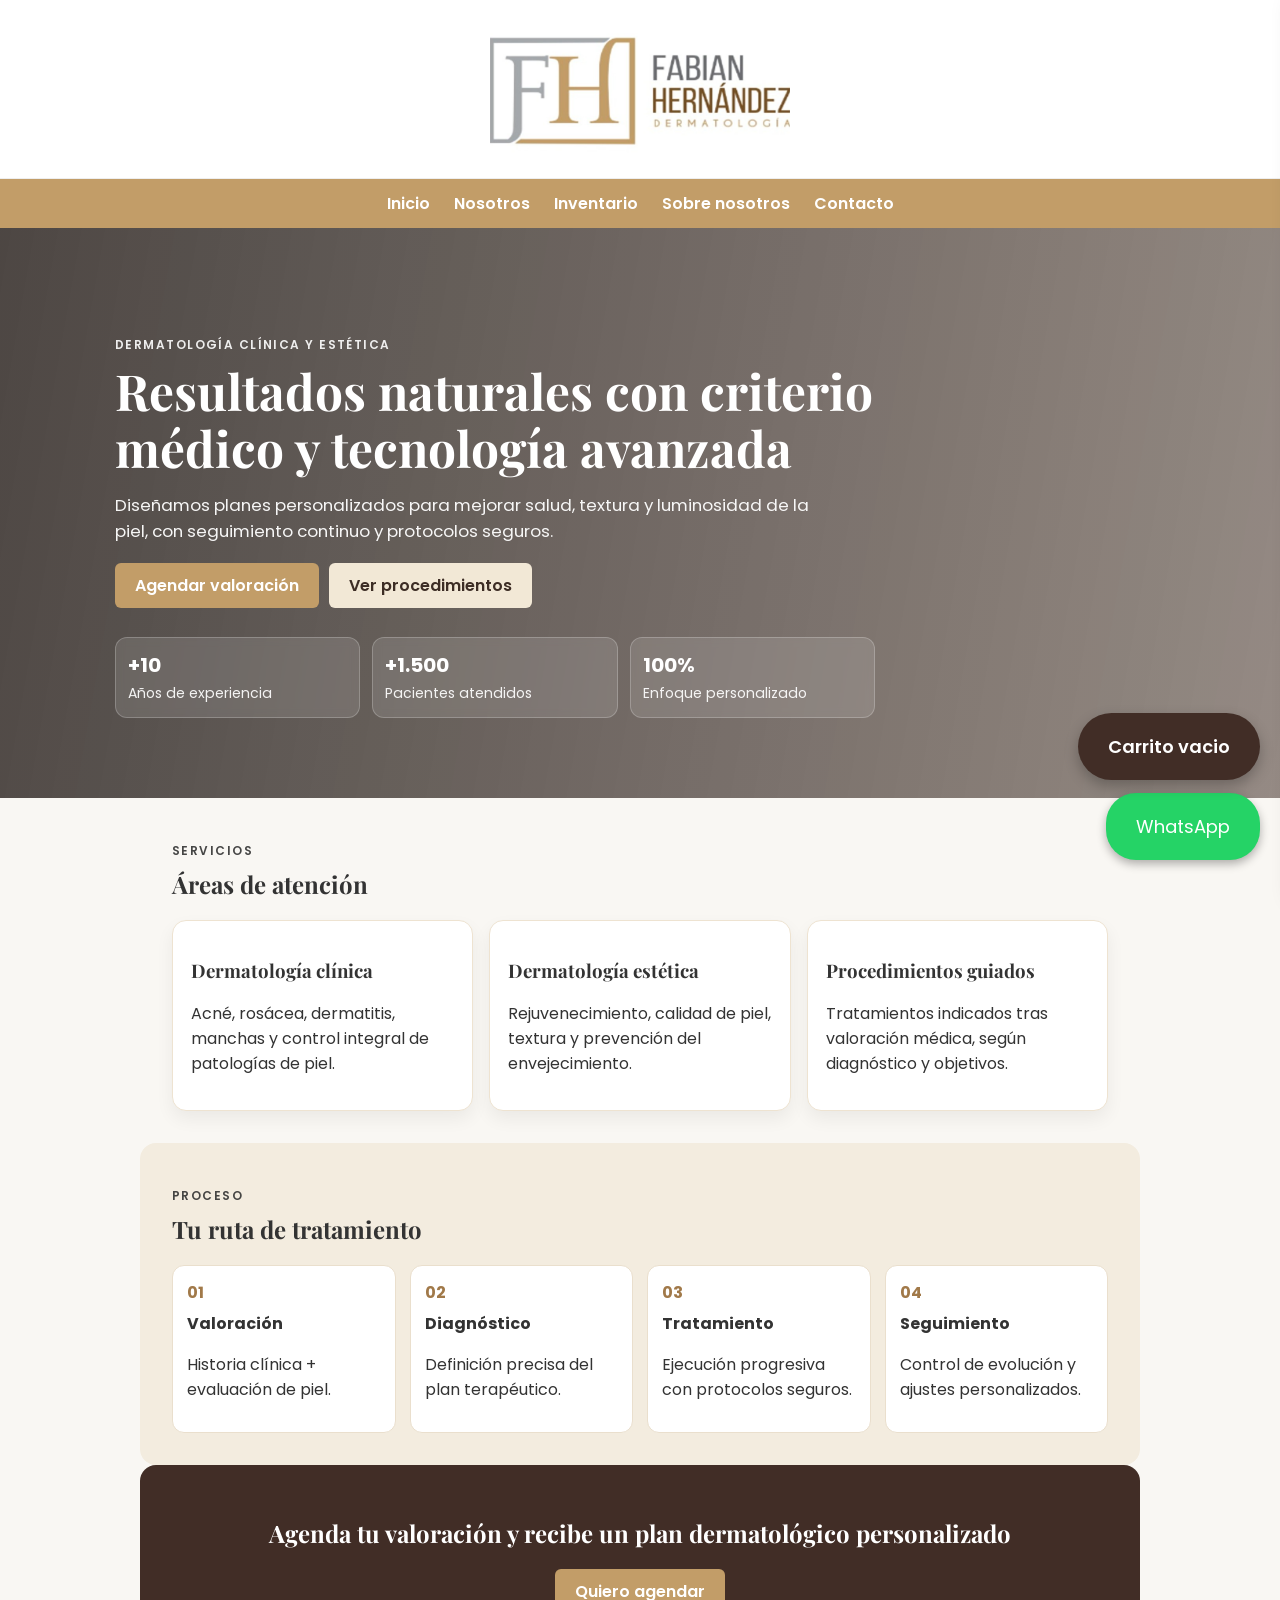
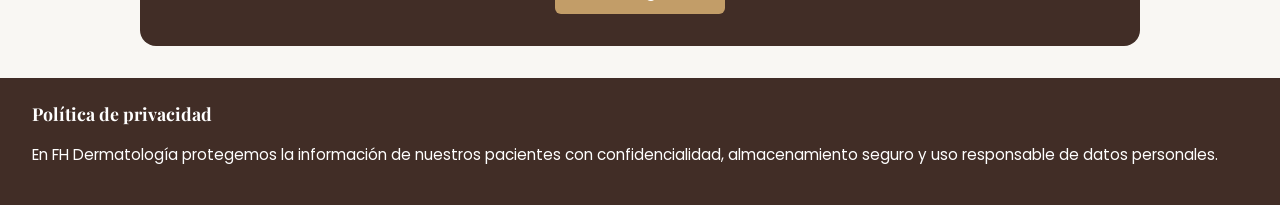
==== index.html @ 9f616c81 "Add files via upload" ====
<!DOCTYPE html>
<html lang="es">
<head>
  <meta charset="UTF-8">
  <meta name="viewport" content="width=device-width, initial-scale=1.0">
  <meta name="description" content="FH Dermatología: cuidado integral de la piel, tratamientos personalizados y atención médica ética.">
  <title>FH Dermatología | Inicio</title>
  <link rel="preconnect" href="https://fonts.googleapis.com">
  <link rel="preconnect" href="https://fonts.gstatic.com" crossorigin>
  <link href="https://fonts.googleapis.com/css2?family=Playfair+Display:wght@400;600&family=Poppins:wght@300;400;600&display=swap" rel="stylesheet">
  <link rel="stylesheet" href="styles.css">
  <script src="whatsapp.js" defer></script>
</head>

<script src="cart-float.js" defer></script>

<body>
  <header>
   <div class="top-brand">
    <a href="index.html" class="brand">
      <img src="img/consultorio.jpg" alt="FH Dermatología" class="brand-img">
    
    </a>
   </div>

   <nav class="main-nav" aria-label="Navegación principal">
    <a href="index.html">Inicio</a>
    <a href="quienes.html">Nosotros</a>
    <a href="inventario.html">Inventario</a>
    <a href="sobre.html">Sobre nosotros</a>
    <a href="contacto.html">Contacto</a>
   </nav>
  </header>


<main>
  <section class="home-hero-pro">
    <div class="hero-pro-content">
      <p class="kicker">Dermatología clínica y estética</p>
      <h1>Resultados naturales con criterio médico y tecnología avanzada</h1>
      <p class="hero-sub">
        Diseñamos planes personalizados para mejorar salud, textura y luminosidad de la piel,
        con seguimiento continuo y protocolos seguros.
      </p>

      <div class="hero-cta-row">
        <a class="btn" href="contacto.html">Agendar valoración</a>
        <a class="btn btn-light" href="inventario.html">Ver procedimientos</a>
      </div>

      <div class="hero-metrics">
        <article><strong>+10</strong><span>Años de experiencia</span></article>
        <article><strong>+1.500</strong><span>Pacientes atendidos</span></article>
        <article><strong>100%</strong><span>Enfoque personalizado</span></article>
      </div>
    </div>
  </section>

  <section class="page-section">
    <div class="section-head">
      <p class="kicker">Servicios</p>
      <h2>Áreas de atención</h2>
    </div>
    <div class="pro-grid">
      <article class="pro-card">
        <h3>Dermatología clínica</h3>
        <p>Acné, rosácea, dermatitis, manchas y control integral de patologías de piel.</p>
      </article>
      <article class="pro-card">
        <h3>Dermatología estética</h3>
        <p>Rejuvenecimiento, calidad de piel, textura y prevención del envejecimiento.</p>
      </article>
      <article class="pro-card">
        <h3>Procedimientos guiados</h3>
        <p>Tratamientos indicados tras valoración médica, según diagnóstico y objetivos.</p>
      </article>
    </div>
  </section>

  <section class="page-section route-block">
    <div class="section-head">
      <p class="kicker">Proceso</p>
      <h2>Tu ruta de tratamiento</h2>
    </div>
    <div class="route-grid">
      <article><span>01</span><h4>Valoración</h4><p>Historia clínica + evaluación de piel.</p></article>
      <article><span>02</span><h4>Diagnóstico</h4><p>Definición precisa del plan terapéutico.</p></article>
      <article><span>03</span><h4>Tratamiento</h4><p>Ejecución progresiva con protocolos seguros.</p></article>
      <article><span>04</span><h4>Seguimiento</h4><p>Control de evolución y ajustes personalizados.</p></article>
    </div>
  </section>

  <section class="page-section cta-pro">
    <h2>Agenda tu valoración y recibe un plan dermatológico personalizado</h2>
    <a class="btn" href="contacto.html">Quiero agendar</a>
  </section>
</main>

  <footer>
    <h3>Política de privacidad</h3>
    <p>En FH Dermatología protegemos la información de nuestros pacientes con confidencialidad, almacenamiento seguro y uso responsable de datos personales.</p>
  </footer>
</body>
</html>
---- styles.css ----
:root {
  --primary: #412d26;
  --secondary: #c29d68;
  --neutral: #ebdfc6;
  --text: #333333;
  --bg: #f9f7f3;
  --white: #ffffff;
}

* {
  box-sizing: border-box;
}

body {
  margin: 0;
  font-family: "Poppins", sans-serif;
  color: var(--text);
  background: var(--bg);
}

h1,
h2,
h3 {
  font-family: "Playfair Display", serif;
}
/*header principal de inicio */
header {
  position: sticky;
  top: 0;
  z-index: 100;
}

.top-brand {
  background: #fff;
  display: flex;
  justify-content: center;
  padding: 14px 16px;
  border-bottom: 1px solid #eee;
}
/*styling de la img*/
.brand {
  display: flex;
  align-items: center;
  gap: 12px;
  text-decoration: none;
  color: #412d26;
}

.brand-img {
  width: 300px;
  height: 150px;
  object-fit: cover;
  border-radius: 0px;
}

.brand h2 {
  margin: 0;
  font-size: 2rem;
}

.main-nav {
  background: #c29d68; 
  display: flex;
  justify-content: center;
  gap: 24px;
  padding: 12px 16px;
}

.main-nav a {
  color: #fff;
  text-decoration: none;
  font-weight: 600;
}


header h2 {
  margin: 0;
}

nav {
  display: flex;
  gap: 0.75rem;
  flex-wrap: wrap;
}

nav a {
  color: var(--white);
  text-decoration: none;
  font-weight: 500;
}

main {
  min-height: calc(100vh - 220px);
}

.hero {
  background:
    linear-gradient(rgba(0, 0, 0, 0.3), rgba(0, 0, 0, 0.3)),
    url("https://images.unsplash.com/photo-1556228720-195a672e8a03?auto=format&fit=crop&w=1600&q=80");
  background-size: cover;
  background-position: center;
  color: var(--white);
  text-align: center;
  padding: 6rem 2rem;
}

.hero p {
  max-width: 700px;
  margin: 0.75rem auto 0;
}

.btn {
  display: inline-block;
  background-color: var(--secondary);
  font-family: "Poppins", sans-serif;
  color: var(--white);
  padding: 10px 20px;
  border: none;
  border-radius: 6px;
  text-decoration: none;
  font-weight: 600;
}

.sections {
  display: grid;
  grid-template-columns: repeat(auto-fit, minmax(230px, 1fr));
  gap: 20px;
  padding: 2rem;
  max-width: 1100px;
  margin: 0 auto;
}

.card {
  background: var(--white);
  padding: 20px;
  border-radius: 12px;
  box-shadow: 0 4px 12px rgba(0, 0, 0, 0.08);
  text-align: center;
}

.page-section {
  max-width: 1000px;
  margin: 0 auto;
  padding: 2rem;
}

.table-search {
  padding: 10px;
  width: 100%;
  margin-bottom: 20px;
  border-radius: 6px;
  border: 1px solid #ccc;
}

table {
  width: 100%;
  border-collapse: collapse;
  background: var(--white);
  border-radius: 10px;
  overflow: hidden;
}

th {
  background: var(--secondary);
  color: var(--white);
  padding: 12px;
  text-align: left;
}

td {
  padding: 10px;
  border-bottom: 1px solid #eee;
}

tr:hover {
  background: #f5f5f5;
}

footer {
  background-color: var(--primary);
  color: var(--white);
  padding: 1.5rem 2rem;
  font-size: 0.95rem;
}

footer h3 {
  margin-top: 0;
}

.whatsapp-float {
  position: fixed;
  bottom: 40px;
  right: 20px;
  background: #25d366;
  color: var(--white);
  font-family: "Poppins", sans-serif;
  font-size: 18px;
  padding: 20px 30px;
  border-radius: 30px;
  text-decoration: none;
  box-shadow: 0 4px 10px rgba(0, 0, 0, 0.3);
  z-index: 999;
  transition: transform 0.2s ease, background-color 0.2s ease;
}

.whatsapp-float:hover {
  transform: scale(1.07);
  background: #1ebe5d;
}

@media (max-width: 768px) {
  header {
    flex-direction: column;
    align-items: flex-start;
  }

  .hero {
    padding: 4rem 1.25rem;
  }

  .sections,
  .page-section {
    padding: 1.25rem;
  }
}


/*styling filtros de inventraio*/
.filters-panel {
  background: #fff;
  border: 1px solid #e9e3d8;
  border-radius: 14px;
  padding: 14px; 
  margin: 1rem 0 1.5rem;
  box-shadow: 0 6px 18px rgba(0, 0, 0, 0.05);
}

.search-wrap input,
.sort-wrap select {
  width: 100%;
  padding: 11px 12px;
  border: 1px solid #d9d2c6;
  border-radius: 10px;
  font-family: "Poppins", sans-serif;
  background: #fff;
}

.sort-wrap {
  margin-top: 12px;
}

.sort-wrap label {
  display: block;
  font-size: 0.9rem;
  margin-bottom: 6px;
  color: #5b4a3f;
}

.chips {
  display: flex;
  flex-wrap: wrap;
  gap: 8px;
  margin-top: 12px;
}

.chip {
  border: 1px solid #d9d2c6;
  background: #fff;
  color: #5b4a3f;
  padding: 7px 12px;
  border-radius: 999px;
  cursor: pointer;
  font-family: "Poppins", sans-serif;
  font-size: 0.88rem;
}

.chip:hover {
  border-color: #c29d68;
}

.chip.active {
  background: #412d26;
  color: #fff;
  border-color: #412d26;
}

.product-grid {
  display: grid;
  grid-template-columns: repeat(auto-fill, minmax(240px, 1fr));
  gap: 18px;
}

.product-card {
  background: #fff;
  border-radius: 12px;
  overflow: hidden;
  box-shadow: 0 6px 16px rgba(0, 0, 0, 0.08);
  transition: transform 0.2s ease;
}

.product-card:hover {
  transform: translateY(-3px);
}

.product-card img {
  width: 100%;
  aspect-ratio: 1 / 1;
  object-fit: cover;
  display: block;
}

.product-body {
  padding: 14px;
}

.product-body h3 {
  margin: 0 0 6px;
  font-size: 1.05rem;
}

.price {
  margin: 0 0 8px;
  font-weight: 700;
  color: #412d26;
}

.desc {
  margin: 0 0 10px;
  font-size: 0.95rem;
  color: #555;
}

.meta {
  display: flex;
  justify-content: space-between;
  align-items: center;
  gap: 8px;
  margin-bottom: 12px;
  font-size: 0.85rem;
}

.badge {
  padding: 4px 8px;
  border-radius: 999px;
  font-weight: 600;
}

.badge-ok {
  background: #e8f6ee;
  color: #247a42;
}

.badge-low {
  background: #fff5e6;
  color: #a66300;
}

.badge-out {
  background: #fdecec;
  color: #a12828;
}

.product-actions {
  display: flex;
  gap: 8px;
  margin-top: 10px;
}

.add-cart-btn {
  cursor: pointer;
  font-family: "Poppins", sans-serif;
}

.add-cart-btn:disabled {
  opacity: 0.5;
  cursor: not-allowed;
}

.secondary-btn {
  background: #f1ece3;
  color: #412d26;
}

.cart-panel {
  background: #fff;
  border: 1px solid #e9e3d8;
  border-radius: 14px;
  padding: 14px;
  margin: 2rem 0 1.5rem;
  box-shadow: 0 6px 18px rgba(0, 0, 0, 0.05);
}

.cart-head {
  display: flex;
  justify-content: space-between;
  align-items: center;
  gap: 10px;
}

.cart-head h2 {
  margin: 0;
  font-size: 1.15rem;
}

.cart-items {
  margin-top: 12px;
}

.cart-empty {
  margin: 0;
  color: #666;
}

.cart-item {
  display: flex;
  justify-content: space-between;
  align-items: center;
  gap: 10px;
  border: 1px solid #efe6d8;
  border-radius: 10px;
  padding: 10px;
  margin-bottom: 8px;
}

.cart-item p {
  margin: 3px 0 0;
  color: #666;
  font-size: 0.9rem;
}

.cart-item-actions {
  display: flex;
  gap: 6px;
}

.cart-total {
  margin-top: 10px;
  display: flex;
  justify-content: space-between;
  align-items: center;
}

.cart-send-btn {
  width: 100%;
  margin-top: 10px;
  cursor: pointer;
}

.cart-send-btn:disabled {
  opacity: 0.55;
  cursor: not-allowed;
}

@media (max-width: 768px) {
  .product-actions {
    flex-direction: column;
  }

  .cart-item {
    flex-direction: column;
    align-items: flex-start;
  }
}
/* carrito de compra */
.global-cart-btn {
  position: fixed;
  right: 20px;
  bottom: 120px;
  z-index: 1000;
  border: none;
  border-radius: 999px;
  padding: 20px 30px;
  background: #412d26;
  color: #fff;
  font-family: "Poppins", sans-serif;
  font-size: 18px;
  font-weight: 600;
  box-shadow: 0 6px 14px rgba(0, 0, 0, 0.25);
  transition: transform 0.2s ease, background-color 0.2s ease, box-shadow 0.2s ease;
  cursor: pointer;
}
.global-cart-btn:hover {
  transform: scale(1.07);
  background-color: #2f201a; /* un tono más oscuro */
  box-shadow: 0 8px 18px rgba(0, 0, 0, 0.32);
}
.cart-overlay {
  position: fixed;
  inset: 0;
  background: rgba(0, 0, 0, 0.38);
  opacity: 0;
  pointer-events: none;
  transition: opacity 0.2s ease;
  z-index: 1200;
}

.cart-overlay.open {
  opacity: 1;
  pointer-events: auto;
}

.cart-drawer {
  position: fixed;
  top: 0;
  right: -380px;
  width: 360px;
  max-width: 92vw;
  height: 100vh;
  background: #fff;
  box-shadow: -8px 0 20px rgba(0, 0, 0, 0.15);
  z-index: 1201;
  transition: right 0.25s ease;
  padding: 14px;
  display: flex;
  flex-direction: column;
}

.cart-drawer.open {
  right: 0;
}

.cart-drawer-head {
  display: flex;
  justify-content: space-between;
  align-items: center;
  gap: 12px;
}

.cart-drawer-head h3 {
  margin: 0;
}

.cart-drawer-head-actions {
  display: flex;
  gap: 8px;
}

.drawer-items {
  margin-top: 14px;
  overflow-y: auto;
  flex: 1;
  padding-right: 4px;
}

.drawer-item {
  border: 1px solid #efe6d8;
  border-radius: 10px;
  padding: 10px;
  margin-bottom: 8px;
}

.drawer-item-main p,
.drawer-item-main small {
  margin: 4px 0 0;
  color: #666;
}

.drawer-item-actions {
  margin-top: 8px;
  display: flex;
  gap: 6px;
}

.cart-drawer-foot {
  border-top: 1px solid #eee;
  padding-top: 10px;
  display: grid;
  gap: 10px;
}
/*styling del inicio*/
.home-hero-pro {
  background:
    linear-gradient(100deg, rgba(28, 21, 18, 0.78), rgba(68, 50, 41, 0.55)),
    url("https://images.unsplash.com/photo-1522335789203-aabd1fc54bc9?auto=format&fit=crop&w=1700&q=80") center/cover no-repeat;
  color: #fff;
  padding: 6rem 2rem 5rem;
}

.hero-pro-content {
  max-width: 1050px;
  margin: 0 auto;
}

.kicker {
  text-transform: uppercase;
  letter-spacing: 0.12em;
  font-size: 0.75rem;
  font-weight: 600;
  opacity: 0.9;
  margin-bottom: 0.5rem;
}

.home-hero-pro h1 {
  max-width: 800px;
  font-size: clamp(2rem, 4vw, 3.1rem);
  margin: 0;
  line-height: 1.15;
}

.hero-sub {
  max-width: 720px;
  margin-top: 1rem;
  font-size: 1.05rem;
  opacity: 0.95;
}

.hero-cta-row {
  display: flex;
  gap: 10px;
  margin-top: 1.2rem;
  flex-wrap: wrap;
}

.btn-light {
  background: #f2e8d6;
  color: #3d2d25;
}

.hero-metrics {
  margin-top: 1.8rem;
  display: grid;
  grid-template-columns: repeat(3, minmax(120px, 1fr));
  gap: 12px;
  max-width: 760px;
}

.hero-metrics article {
  background: rgba(255,255,255,0.12);
  border: 1px solid rgba(255,255,255,0.22);
  border-radius: 12px;
  padding: 12px;
  backdrop-filter: blur(4px);
}

.hero-metrics strong {
  display: block;
  font-size: 1.25rem;
}

.hero-metrics span {
  font-size: 0.88rem;
  opacity: 0.92;
}

.section-head h2 {
  margin-top: 0;
}

.pro-grid {
  display: grid;
  grid-template-columns: repeat(auto-fit, minmax(240px, 1fr));
  gap: 16px;
}

.pro-card {
  background: #fff;
  border: 1px solid #eee3d1;
  border-radius: 14px;
  padding: 18px;
  box-shadow: 0 8px 18px rgba(22, 15, 8, 0.06);
}

.route-block {
  background: #f3ecdf;
  border-radius: 16px;
}

.route-grid {
  display: grid;
  grid-template-columns: repeat(auto-fit, minmax(190px, 1fr));
  gap: 14px;
}

.route-grid article {
  background: #fff;
  border-radius: 12px;
  padding: 14px;
  border: 1px solid #eadfcd;
}

.route-grid span {
  font-weight: 700;
  color: #a17949;
}

.route-grid h4 {
  margin: 6px 0;
}

.cta-pro {
  text-align: center;
  background: #412d26;
  color: #fff;
  border-radius: 16px;
  padding: 2rem;
  margin-bottom: 2rem;
}

@media (max-width: 768px) {
  .home-hero-pro {
    padding: 4rem 1.2rem;
  }

  .hero-metrics {
    grid-template-columns: 1fr;
  }
}
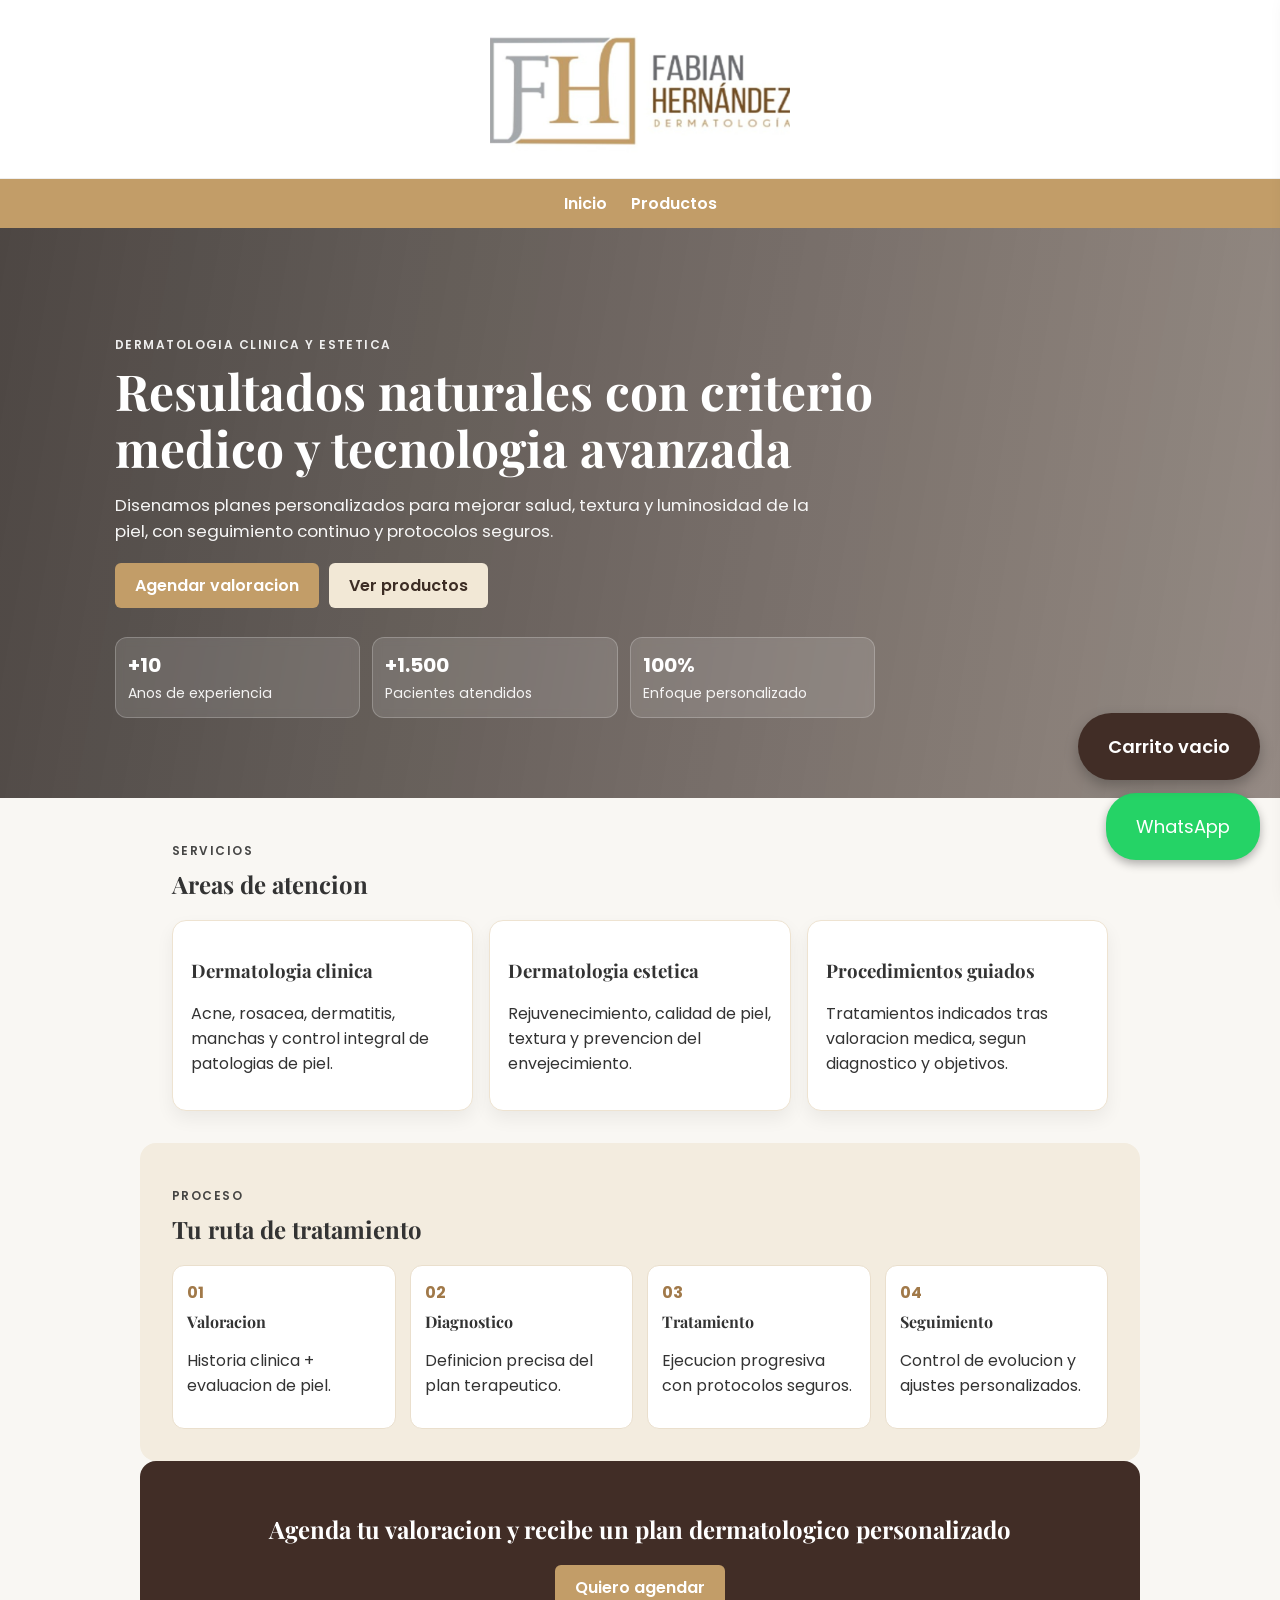
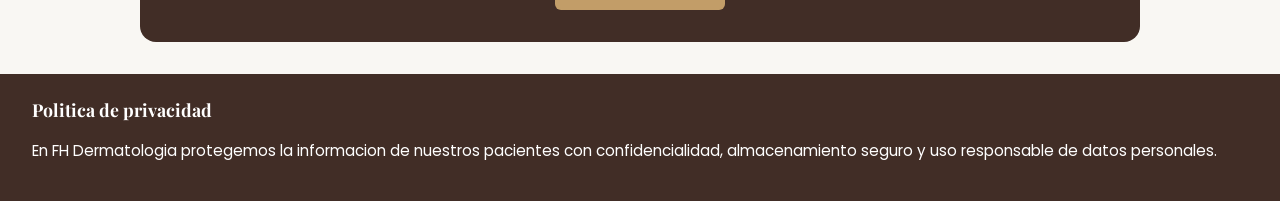
==== commit 379aa734: "Cambios mayores, agregar menu interactivo eliminacion de pestañas innecesarias" ====
--- a/index.html
+++ b/index.html
@@ -1,104 +1,121 @@
-<!DOCTYPE html>
+﻿<!DOCTYPE html>
 <html lang="es">
 <head>
   <meta charset="UTF-8">
   <meta name="viewport" content="width=device-width, initial-scale=1.0">
-  <meta name="description" content="FH Dermatología: cuidado integral de la piel, tratamientos personalizados y atención médica ética.">
-  <title>FH Dermatología | Inicio</title>
+  <meta name="description" content="FH Dermatologia: cuidado integral de la piel, tratamientos personalizados y atencion medica etica.">
+  <title>FH Dermatologia | Inicio</title>
   <link rel="preconnect" href="https://fonts.googleapis.com">
   <link rel="preconnect" href="https://fonts.gstatic.com" crossorigin>
   <link href="https://fonts.googleapis.com/css2?family=Playfair+Display:wght@400;600&family=Poppins:wght@300;400;600&display=swap" rel="stylesheet">
   <link rel="stylesheet" href="styles.css">
+  <script src="nav.js" defer></script>
   <script src="whatsapp.js" defer></script>
+  <script src="cart-float.js" defer></script>
 </head>
-
-<script src="cart-float.js" defer></script>
-
 <body>
   <header>
-   <div class="top-brand">
-    <a href="index.html" class="brand">
-      <img src="img/consultorio.jpg" alt="FH Dermatología" class="brand-img">
-    
-    </a>
-   </div>
+    <div class="top-brand">
+      <a href="index.html" class="brand">
+        <img src="img/consultorio.jpg" alt="FH Dermatologia" class="brand-img">
+      </a>
+    </div>
 
-   <nav class="main-nav" aria-label="Navegación principal">
-    <a href="index.html">Inicio</a>
-    <a href="quienes.html">Nosotros</a>
-    <a href="inventario.html">Inventario</a>
-    <a href="sobre.html">Sobre nosotros</a>
-    <a href="contacto.html">Contacto</a>
-   </nav>
+    <nav class="main-nav" aria-label="Navegacion principal">
+      <button type="button" class="nav-toggle" aria-expanded="false" aria-controls="mainNavLinks">
+        Menu
+      </button>
+
+      <div class="nav-links" id="mainNavLinks">
+        <a href="index.html">Inicio</a>
+
+        <div class="nav-dropdown">
+          <button type="button" class="nav-dropdown-toggle" aria-expanded="false" aria-controls="productsMenuInicio">
+            Productos
+          </button>
+
+          <div class="nav-dropdown-menu" id="productsMenuInicio">
+            <a href="productos.html">Ver todos</a>
+            <a href="productos.html?cat=Limpieza">Limpieza</a>
+            <a href="productos.html?cat=Protector%20Solar">Protector solar</a>
+            <a href="productos.html?cat=Cuidado%20Capilar">Cuidado capilar</a>
+            <a href="productos.html?cat=Facial">Facial</a>
+            <a href="productos.html?cat=Maquillaje">Maquillaje</a>
+            <a href="productos.html?cat=Kits">Kits</a>
+            <a href="productos.html?cat=Corporal">Corporal</a>
+            <a href="productos.html?cat=Medicamento">Medicamento</a>
+          </div>
+        </div>
+      </div>
+    </nav>
   </header>
 
+  <main>
+    <section class="home-hero-pro">
+      <div class="hero-pro-content">
+        <p class="kicker">Dermatologia clinica y estetica</p>
+        <h1>Resultados naturales con criterio medico y tecnologia avanzada</h1>
+        <p class="hero-sub">
+          Disenamos planes personalizados para mejorar salud, textura y luminosidad de la piel,
+          con seguimiento continuo y protocolos seguros.
+        </p>
 
-<main>
-  <section class="home-hero-pro">
-    <div class="hero-pro-content">
-      <p class="kicker">Dermatología clínica y estética</p>
-      <h1>Resultados naturales con criterio médico y tecnología avanzada</h1>
-      <p class="hero-sub">
-        Diseñamos planes personalizados para mejorar salud, textura y luminosidad de la piel,
-        con seguimiento continuo y protocolos seguros.
-      </p>
+        <div class="hero-cta-row">
+          <a class="btn" href="https://wa.me/573001234567?text=Hola%2C%20quiero%20agendar%20una%20valoracion%20en%20FH%20Dermatologia." target="_blank" rel="noopener noreferrer">Agendar valoracion</a>
+          <a class="btn btn-light" href="productos.html">Ver productos</a>
+        </div>
 
-      <div class="hero-cta-row">
-        <a class="btn" href="contacto.html">Agendar valoración</a>
-        <a class="btn btn-light" href="inventario.html">Ver procedimientos</a>
+        <div class="hero-metrics">
+          <article><strong>+10</strong><span>Anos de experiencia</span></article>
+          <article><strong>+1.500</strong><span>Pacientes atendidos</span></article>
+          <article><strong>100%</strong><span>Enfoque personalizado</span></article>
+        </div>
       </div>
+    </section>
 
-      <div class="hero-metrics">
-        <article><strong>+10</strong><span>Años de experiencia</span></article>
-        <article><strong>+1.500</strong><span>Pacientes atendidos</span></article>
-        <article><strong>100%</strong><span>Enfoque personalizado</span></article>
+    <section class="page-section">
+      <div class="section-head">
+        <p class="kicker">Servicios</p>
+        <h2>Areas de atencion</h2>
       </div>
-    </div>
-  </section>
+      <div class="pro-grid">
+        <article class="pro-card">
+          <h3>Dermatologia clinica</h3>
+          <p>Acne, rosacea, dermatitis, manchas y control integral de patologias de piel.</p>
+        </article>
+        <article class="pro-card">
+          <h3>Dermatologia estetica</h3>
+          <p>Rejuvenecimiento, calidad de piel, textura y prevencion del envejecimiento.</p>
+        </article>
+        <article class="pro-card">
+          <h3>Procedimientos guiados</h3>
+          <p>Tratamientos indicados tras valoracion medica, segun diagnostico y objetivos.</p>
+        </article>
+      </div>
+    </section>
 
-  <section class="page-section">
-    <div class="section-head">
-      <p class="kicker">Servicios</p>
-      <h2>Áreas de atención</h2>
-    </div>
-    <div class="pro-grid">
-      <article class="pro-card">
-        <h3>Dermatología clínica</h3>
-        <p>Acné, rosácea, dermatitis, manchas y control integral de patologías de piel.</p>
-      </article>
-      <article class="pro-card">
-        <h3>Dermatología estética</h3>
-        <p>Rejuvenecimiento, calidad de piel, textura y prevención del envejecimiento.</p>
-      </article>
-      <article class="pro-card">
-        <h3>Procedimientos guiados</h3>
-        <p>Tratamientos indicados tras valoración médica, según diagnóstico y objetivos.</p>
-      </article>
-    </div>
-  </section>
+    <section class="page-section route-block">
+      <div class="section-head">
+        <p class="kicker">Proceso</p>
+        <h2>Tu ruta de tratamiento</h2>
+      </div>
+      <div class="route-grid">
+        <article><span>01</span><h4>Valoracion</h4><p>Historia clinica + evaluacion de piel.</p></article>
+        <article><span>02</span><h4>Diagnostico</h4><p>Definicion precisa del plan terapeutico.</p></article>
+        <article><span>03</span><h4>Tratamiento</h4><p>Ejecucion progresiva con protocolos seguros.</p></article>
+        <article><span>04</span><h4>Seguimiento</h4><p>Control de evolucion y ajustes personalizados.</p></article>
+      </div>
+    </section>
 
-  <section class="page-section route-block">
-    <div class="section-head">
-      <p class="kicker">Proceso</p>
-      <h2>Tu ruta de tratamiento</h2>
-    </div>
-    <div class="route-grid">
-      <article><span>01</span><h4>Valoración</h4><p>Historia clínica + evaluación de piel.</p></article>
-      <article><span>02</span><h4>Diagnóstico</h4><p>Definición precisa del plan terapéutico.</p></article>
-      <article><span>03</span><h4>Tratamiento</h4><p>Ejecución progresiva con protocolos seguros.</p></article>
-      <article><span>04</span><h4>Seguimiento</h4><p>Control de evolución y ajustes personalizados.</p></article>
-    </div>
-  </section>
-
-  <section class="page-section cta-pro">
-    <h2>Agenda tu valoración y recibe un plan dermatológico personalizado</h2>
-    <a class="btn" href="contacto.html">Quiero agendar</a>
-  </section>
-</main>
+    <section class="page-section cta-pro">
+      <h2>Agenda tu valoracion y recibe un plan dermatologico personalizado</h2>
+      <a class="btn" href="https://wa.me/573001234567?text=Hola%2C%20quiero%20agendar%20una%20valoracion%20en%20FH%20Dermatologia." target="_blank" rel="noopener noreferrer">Quiero agendar</a>
+    </section>
+  </main>
 
   <footer>
-    <h3>Política de privacidad</h3>
-    <p>En FH Dermatología protegemos la información de nuestros pacientes con confidencialidad, almacenamiento seguro y uso responsable de datos personales.</p>
+    <h3>Politica de privacidad</h3>
+    <p>En FH Dermatologia protegemos la informacion de nuestros pacientes con confidencialidad, almacenamiento seguro y uso responsable de datos personales.</p>
   </footer>
 </body>
 </html>
--- a/styles.css
+++ b/styles.css
@@ -1,7 +1,6 @@
-:root {
+﻿:root {
   --primary: #412d26;
   --secondary: #c29d68;
-  --neutral: #ebdfc6;
   --text: #333333;
   --bg: #f9f7f3;
   --white: #ffffff;
@@ -20,10 +19,11 @@
 
 h1,
 h2,
-h3 {
+h3,
+h4 {
   font-family: "Playfair Display", serif;
 }
-/*header principal de inicio */
+
 header {
   position: sticky;
   top: 0;
@@ -37,11 +37,10 @@
   padding: 14px 16px;
   border-bottom: 1px solid #eee;
 }
-/*styling de la img*/
+
 .brand {
   display: flex;
   align-items: center;
-  gap: 12px;
   text-decoration: none;
   color: #412d26;
 }
@@ -50,63 +49,90 @@
   width: 300px;
   height: 150px;
   object-fit: cover;
-  border-radius: 0px;
-}
-
-.brand h2 {
-  margin: 0;
-  font-size: 2rem;
 }
 
 .main-nav {
-  background: #c29d68; 
+  background: #c29d68;
   display: flex;
   justify-content: center;
   gap: 24px;
   padding: 12px 16px;
-}
-
-.main-nav a {
+  align-items: center;
+  position: relative;
+}
+
+.nav-toggle {
+  display: none;
+  border: 1px solid rgba(255, 255, 255, 0.7);
+  background: transparent;
+  color: #fff;
+  border-radius: 8px;
+  padding: 8px 12px;
+  font-family: "Poppins", sans-serif;
+  font-weight: 600;
+  cursor: pointer;
+}
+
+.nav-links {
+  display: flex;
+  align-items: center;
+  gap: 24px;
+}
+
+.main-nav a,
+.nav-dropdown-toggle {
   color: #fff;
   text-decoration: none;
   font-weight: 600;
 }
 
-
-header h2 {
-  margin: 0;
-}
-
-nav {
-  display: flex;
-  gap: 0.75rem;
-  flex-wrap: wrap;
-}
-
-nav a {
-  color: var(--white);
+.nav-dropdown-toggle {
+  border: 0;
+  background: transparent;
+  font-family: "Poppins", sans-serif;
+  font-size: 1rem;
+  cursor: pointer;
+  padding: 0;
+}
+
+.nav-dropdown {
+  position: relative;
+}
+
+.nav-dropdown-menu {
+  display: none;
+  position: absolute;
+  top: 100%;
+  left: 0;
+  min-width: 220px;
+  background: #fff;
+  border: 1px solid #e7ddcc;
+  border-radius: 10px;
+  box-shadow: 0 8px 20px rgba(0, 0, 0, 0.12);
+  z-index: 2000;
+  padding: 8px;
+}
+
+.nav-dropdown-menu a {
+  display: block;
+  color: #412d26;
+  padding: 8px 10px;
+  border-radius: 6px;
   text-decoration: none;
-  font-weight: 500;
+}
+
+.nav-dropdown-menu a:hover {
+  background: #f5efe4;
+}
+
+.nav-dropdown:hover .nav-dropdown-menu,
+.nav-dropdown:focus-within .nav-dropdown-menu,
+.nav-dropdown.open .nav-dropdown-menu {
+  display: block;
 }
 
 main {
   min-height: calc(100vh - 220px);
-}
-
-.hero {
-  background:
-    linear-gradient(rgba(0, 0, 0, 0.3), rgba(0, 0, 0, 0.3)),
-    url("https://images.unsplash.com/photo-1556228720-195a672e8a03?auto=format&fit=crop&w=1600&q=80");
-  background-size: cover;
-  background-position: center;
-  color: var(--white);
-  text-align: center;
-  padding: 6rem 2rem;
-}
-
-.hero p {
-  max-width: 700px;
-  margin: 0.75rem auto 0;
 }
 
 .btn {
@@ -121,59 +147,10 @@
   font-weight: 600;
 }
 
-.sections {
-  display: grid;
-  grid-template-columns: repeat(auto-fit, minmax(230px, 1fr));
-  gap: 20px;
-  padding: 2rem;
-  max-width: 1100px;
-  margin: 0 auto;
-}
-
-.card {
-  background: var(--white);
-  padding: 20px;
-  border-radius: 12px;
-  box-shadow: 0 4px 12px rgba(0, 0, 0, 0.08);
-  text-align: center;
-}
-
 .page-section {
   max-width: 1000px;
   margin: 0 auto;
   padding: 2rem;
-}
-
-.table-search {
-  padding: 10px;
-  width: 100%;
-  margin-bottom: 20px;
-  border-radius: 6px;
-  border: 1px solid #ccc;
-}
-
-table {
-  width: 100%;
-  border-collapse: collapse;
-  background: var(--white);
-  border-radius: 10px;
-  overflow: hidden;
-}
-
-th {
-  background: var(--secondary);
-  color: var(--white);
-  padding: 12px;
-  text-align: left;
-}
-
-td {
-  padding: 10px;
-  border-bottom: 1px solid #eee;
-}
-
-tr:hover {
-  background: #f5f5f5;
 }
 
 footer {
@@ -208,29 +185,11 @@
   background: #1ebe5d;
 }
 
-@media (max-width: 768px) {
-  header {
-    flex-direction: column;
-    align-items: flex-start;
-  }
-
-  .hero {
-    padding: 4rem 1.25rem;
-  }
-
-  .sections,
-  .page-section {
-    padding: 1.25rem;
-  }
-}
-
-
-/*styling filtros de inventraio*/
 .filters-panel {
   background: #fff;
   border: 1px solid #e9e3d8;
   border-radius: 14px;
-  padding: 14px; 
+  padding: 14px;
   margin: 1rem 0 1.5rem;
   box-shadow: 0 6px 18px rgba(0, 0, 0, 0.05);
 }
@@ -451,17 +410,6 @@
   cursor: not-allowed;
 }
 
-@media (max-width: 768px) {
-  .product-actions {
-    flex-direction: column;
-  }
-
-  .cart-item {
-    flex-direction: column;
-    align-items: flex-start;
-  }
-}
-/* carrito de compra */
 .global-cart-btn {
   position: fixed;
   right: 20px;
@@ -479,11 +427,13 @@
   transition: transform 0.2s ease, background-color 0.2s ease, box-shadow 0.2s ease;
   cursor: pointer;
 }
+
 .global-cart-btn:hover {
   transform: scale(1.07);
-  background-color: #2f201a; /* un tono más oscuro */
+  background-color: #2f201a;
   box-shadow: 0 8px 18px rgba(0, 0, 0, 0.32);
 }
+
 .cart-overlay {
   position: fixed;
   inset: 0;
@@ -567,7 +517,7 @@
   display: grid;
   gap: 10px;
 }
-/*styling del inicio*/
+
 .home-hero-pro {
   background:
     linear-gradient(100deg, rgba(28, 21, 18, 0.78), rgba(68, 50, 41, 0.55)),
@@ -625,8 +575,8 @@
 }
 
 .hero-metrics article {
-  background: rgba(255,255,255,0.12);
-  border: 1px solid rgba(255,255,255,0.22);
+  background: rgba(255, 255, 255, 0.12);
+  border: 1px solid rgba(255, 255, 255, 0.22);
   border-radius: 12px;
   padding: 12px;
   backdrop-filter: blur(4px);
@@ -697,6 +647,43 @@
 }
 
 @media (max-width: 768px) {
+  .main-nav {
+    justify-content: space-between;
+    flex-wrap: wrap;
+  }
+
+  .nav-toggle {
+    display: inline-flex;
+  }
+
+  .nav-links {
+    display: none;
+    width: 100%;
+    flex-direction: column;
+    align-items: flex-start;
+    gap: 12px;
+    margin-top: 8px;
+  }
+
+  .nav-links.open {
+    display: flex;
+  }
+
+  .nav-dropdown {
+    width: 100%;
+  }
+
+  .nav-dropdown-toggle {
+    width: 100%;
+    text-align: left;
+  }
+
+  .nav-dropdown-menu {
+    position: static;
+    width: 100%;
+    margin-top: 8px;
+  }
+
   .home-hero-pro {
     padding: 4rem 1.2rem;
   }
@@ -704,5 +691,17 @@
   .hero-metrics {
     grid-template-columns: 1fr;
   }
-}
-
+
+  .page-section {
+    padding: 1.25rem;
+  }
+
+  .product-actions {
+    flex-direction: column;
+  }
+
+  .cart-item {
+    flex-direction: column;
+    align-items: flex-start;
+  }
+}
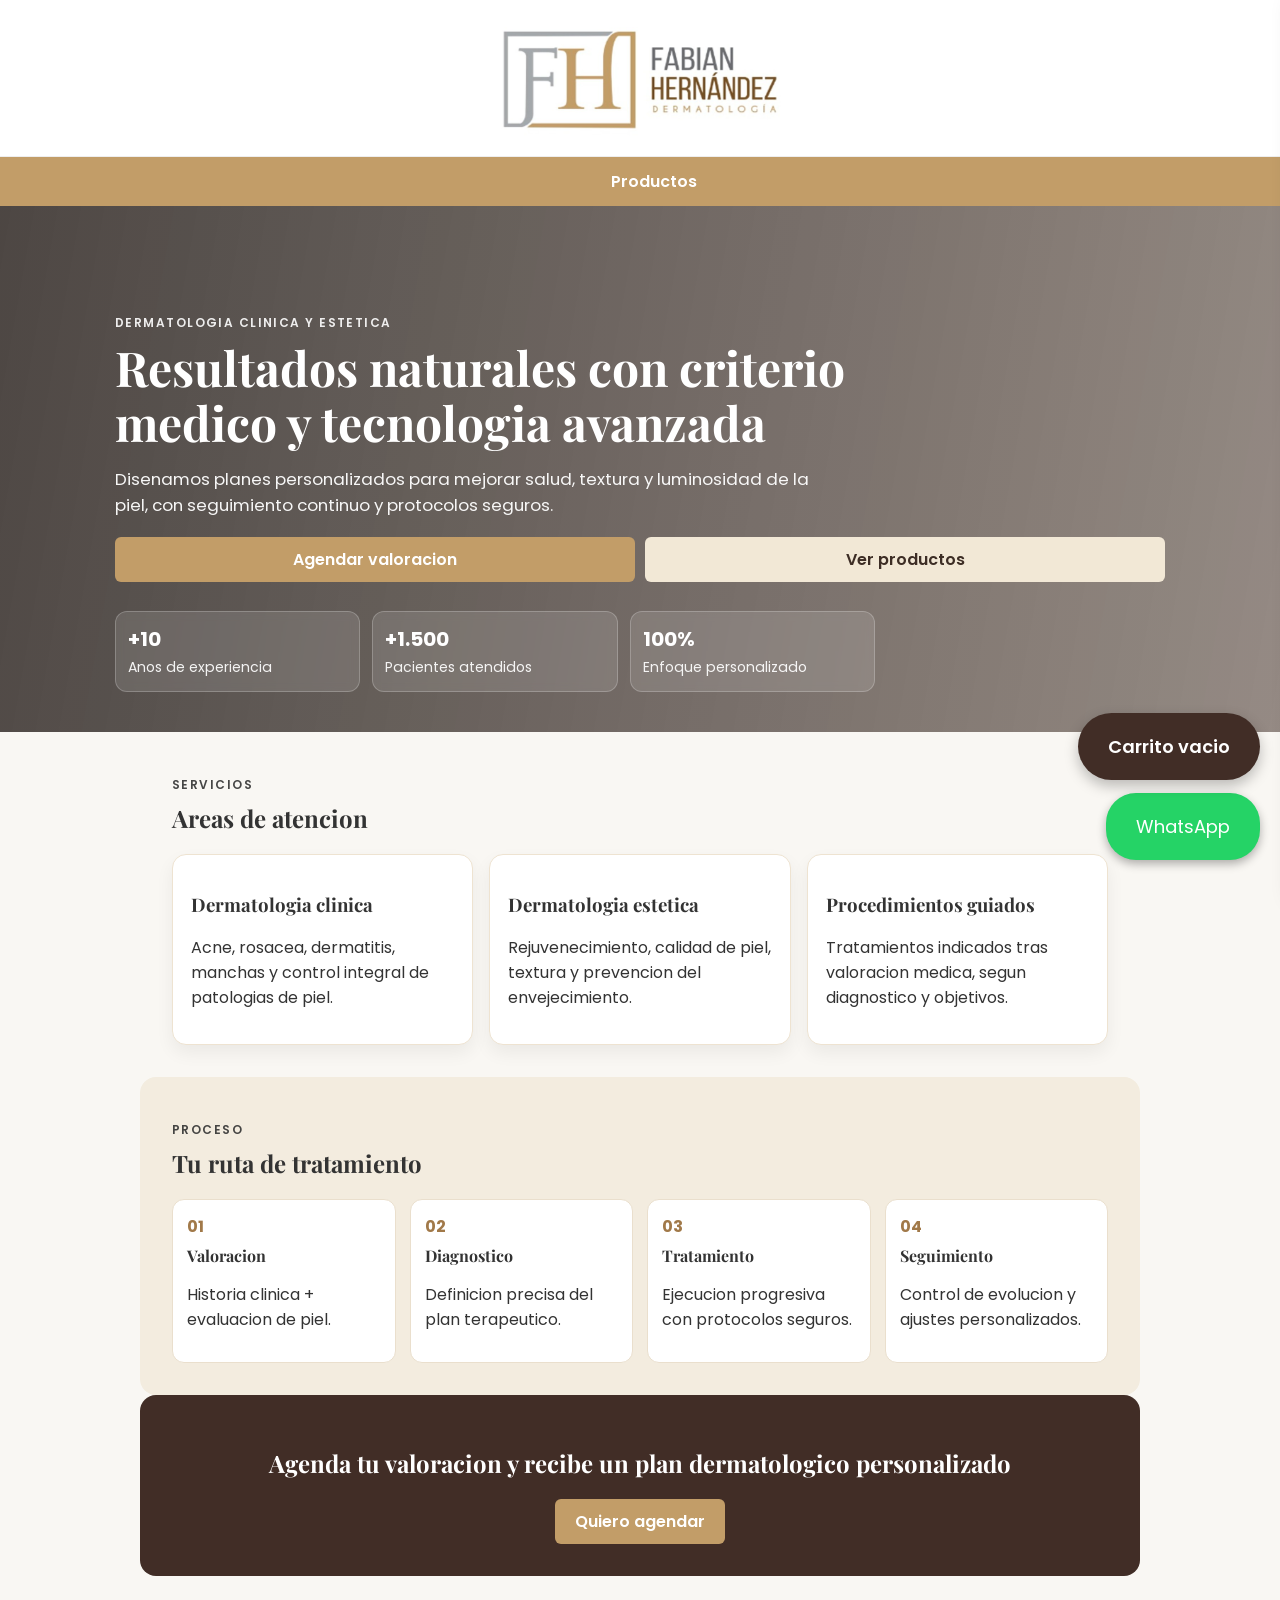
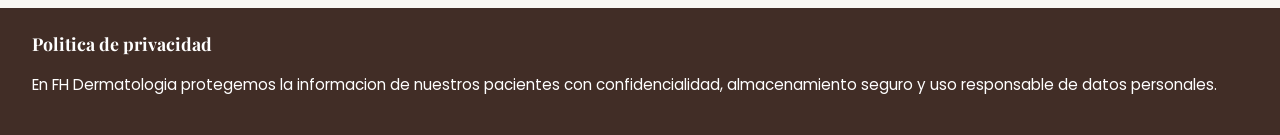
==== commit 87ae9c38: "cambios generales" ====
--- a/index.html
+++ b/index.html
@@ -27,8 +27,7 @@
       </button>
 
       <div class="nav-links" id="mainNavLinks">
-        <a href="index.html">Inicio</a>
-
+        
         <div class="nav-dropdown">
           <button type="button" class="nav-dropdown-toggle" aria-expanded="false" aria-controls="productsMenuInicio">
             Productos
--- a/styles.css
+++ b/styles.css
@@ -705,3 +705,112 @@
     align-items: flex-start;
   }
 }
+.main-nav {
+  display: flex;
+  justify-content: center; /* mantiene todo centrado */
+  align-items: center;
+  gap: 18px;
+}
+
+/* separa Productos un poco hacia la derecha, sin mandarlo al extremo */
+.main-nav .nav-dropdown {
+  margin-left: 28px; /* prueba entre 20px y 40px */
+}
+/* Base responsive */
+html, body {
+  overflow-x: hidden;
+}
+
+img {
+  max-width: 100%;
+  height: auto;
+}
+
+/* Header/Nav */
+.top-brand {
+  padding: 10px 12px;
+}
+
+.brand-img {
+  width: min(300px, 88vw);
+  height: auto;
+}
+
+/* Hero */
+.home-hero-pro {
+  padding: clamp(2.2rem, 8vw, 6rem) 1rem 2.5rem;
+}
+
+.home-hero-pro h1 {
+  font-size: clamp(1.5rem, 6vw, 3rem);
+  line-height: 1.15;
+}
+
+.hero-sub {
+  font-size: clamp(0.95rem, 3.4vw, 1.05rem);
+}
+
+/* Botones del banner */
+.hero-cta-row,
+.hero-shortcuts {
+  display: flex;
+  flex-wrap: wrap;
+  gap: 10px;
+}
+
+.hero-cta-row .btn,
+.hero-shortcuts .btn {
+  flex: 1 1 180px;
+  text-align: center;
+}
+@media (max-width: 768px) {
+  .main-nav {
+    justify-content: center;
+    gap: 12px;
+    padding: 10px 12px;
+    flex-wrap: wrap;
+  }
+
+  .main-nav a,
+  .nav-dropdown-toggle {
+    font-size: 0.95rem;
+  }
+
+  .main-nav .nav-dropdown {
+    margin-left: 0;
+  }
+
+  .nav-dropdown-menu {
+    left: 50%;
+    transform: translateX(-50%);
+    min-width: min(92vw, 280px);
+  }
+
+  .page-section {
+    padding: 1rem;
+  }
+
+  .product-grid {
+    grid-template-columns: 1fr;
+    gap: 14px;
+  }
+
+  .product-actions {
+    flex-direction: column;
+  }
+
+  .cart-item {
+    flex-direction: column;
+    align-items: flex-start;
+  }
+
+  .global-cart-btn,
+  .whatsapp-float {
+    right: 12px;
+    padding: 12px 16px;
+    font-size: 14px;
+  }
+
+  .global-cart-btn { bottom: 76px; }
+  .whatsapp-float { bottom: 16px; }
+}
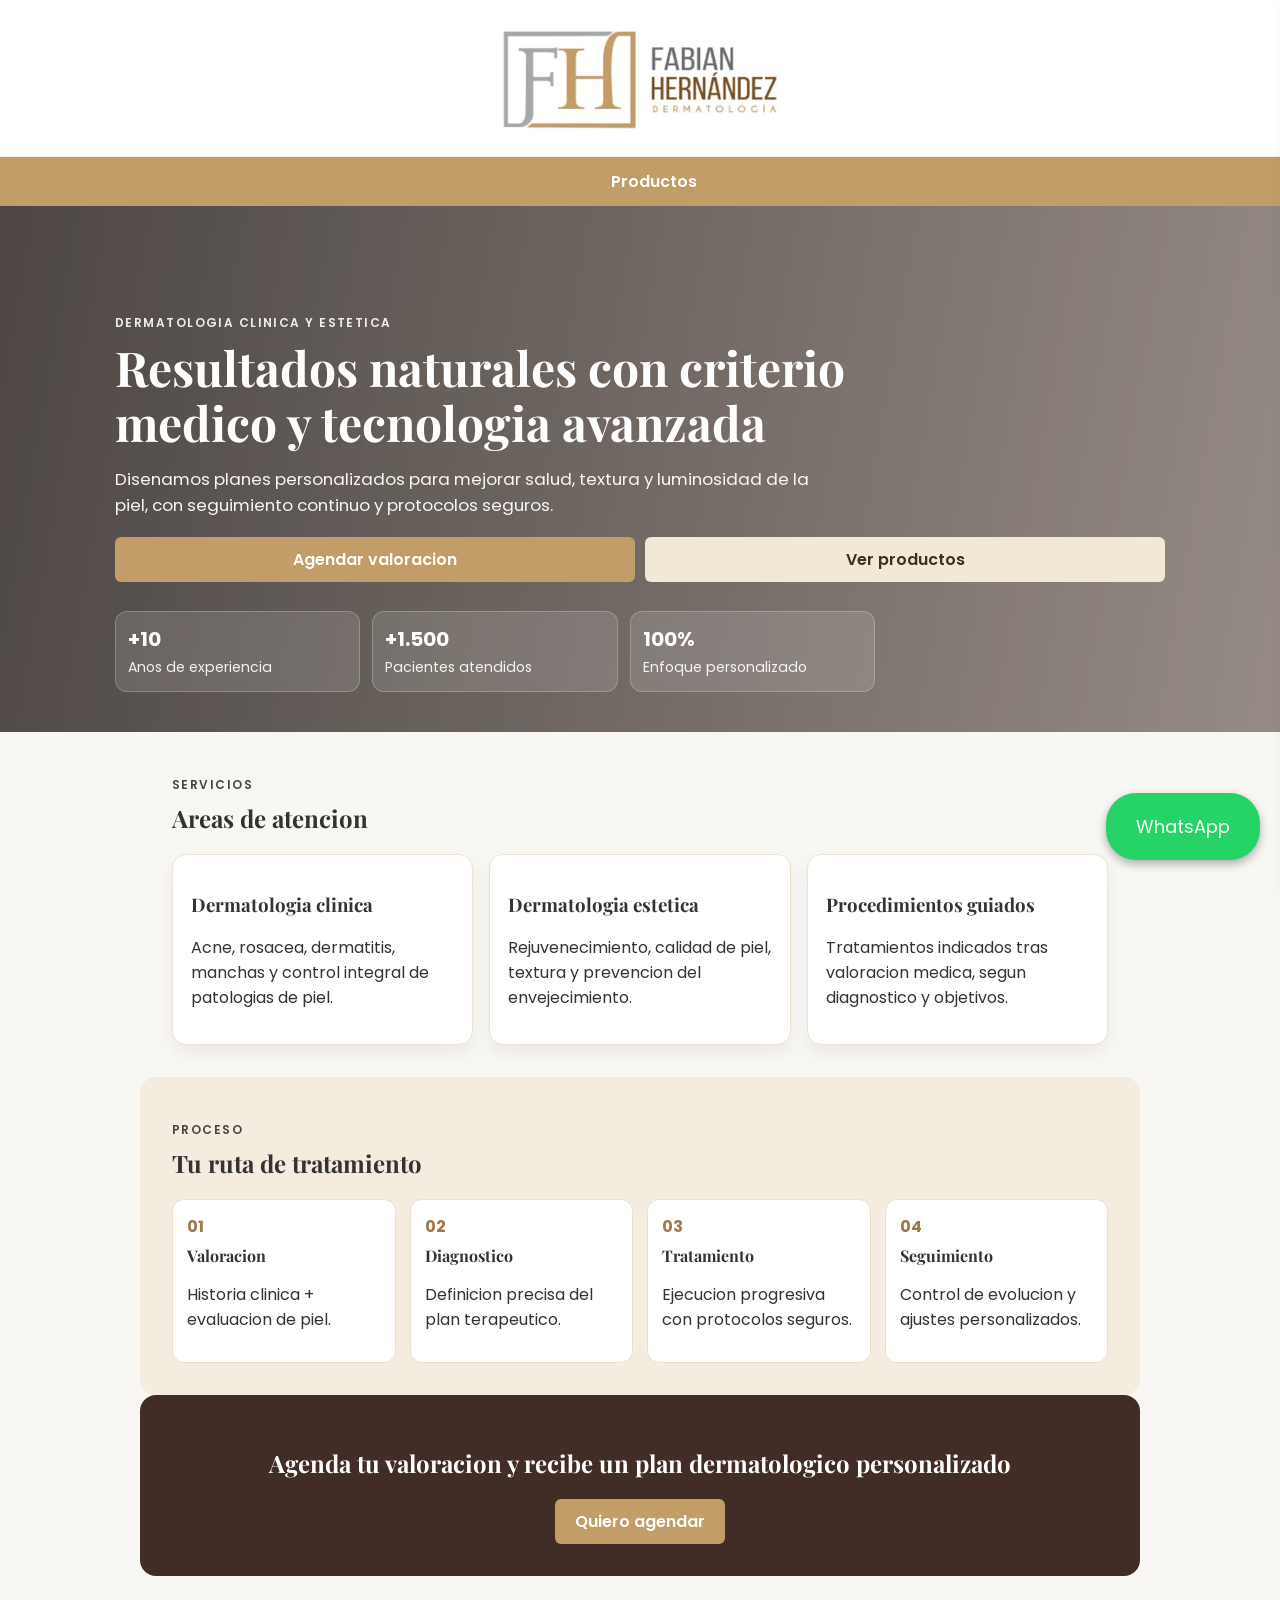
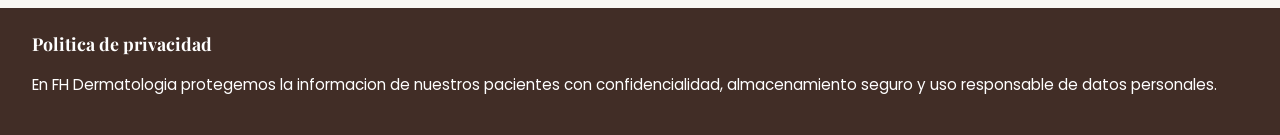
==== commit 0b71ab78: "mayor changes" ====
--- a/index.html
+++ b/index.html
@@ -9,11 +9,13 @@
   <link rel="preconnect" href="https://fonts.gstatic.com" crossorigin>
   <link href="https://fonts.googleapis.com/css2?family=Playfair+Display:wght@400;600&family=Poppins:wght@300;400;600&display=swap" rel="stylesheet">
   <link rel="stylesheet" href="styles.css">
+  <script src="config.js"></script>
   <script src="nav.js" defer></script>
   <script src="whatsapp.js" defer></script>
   <script src="cart-float.js" defer></script>
 </head>
 <body>
+  <!-- IMPORTANTE: Este header debe ser identico en todas las paginas -->
   <header>
     <div class="top-brand">
       <a href="index.html" class="brand">
--- a/styles.css
+++ b/styles.css
@@ -646,10 +646,15 @@
   margin-bottom: 2rem;
 }
 
-@media (max-width: 768px) {
+@media (max-width: 480px) {
   .main-nav {
     justify-content: space-between;
     flex-wrap: wrap;
+  }
+
+  .whatsapp-float { bottom: 16px; right: 12px; padding: 14px 20px; font-size: 15px; 
+  }
+  .global-cart-btn { bottom: 80px; right: 12px; padding: 14px 20px; font-size: 15px; 
   }
 
   .nav-toggle {
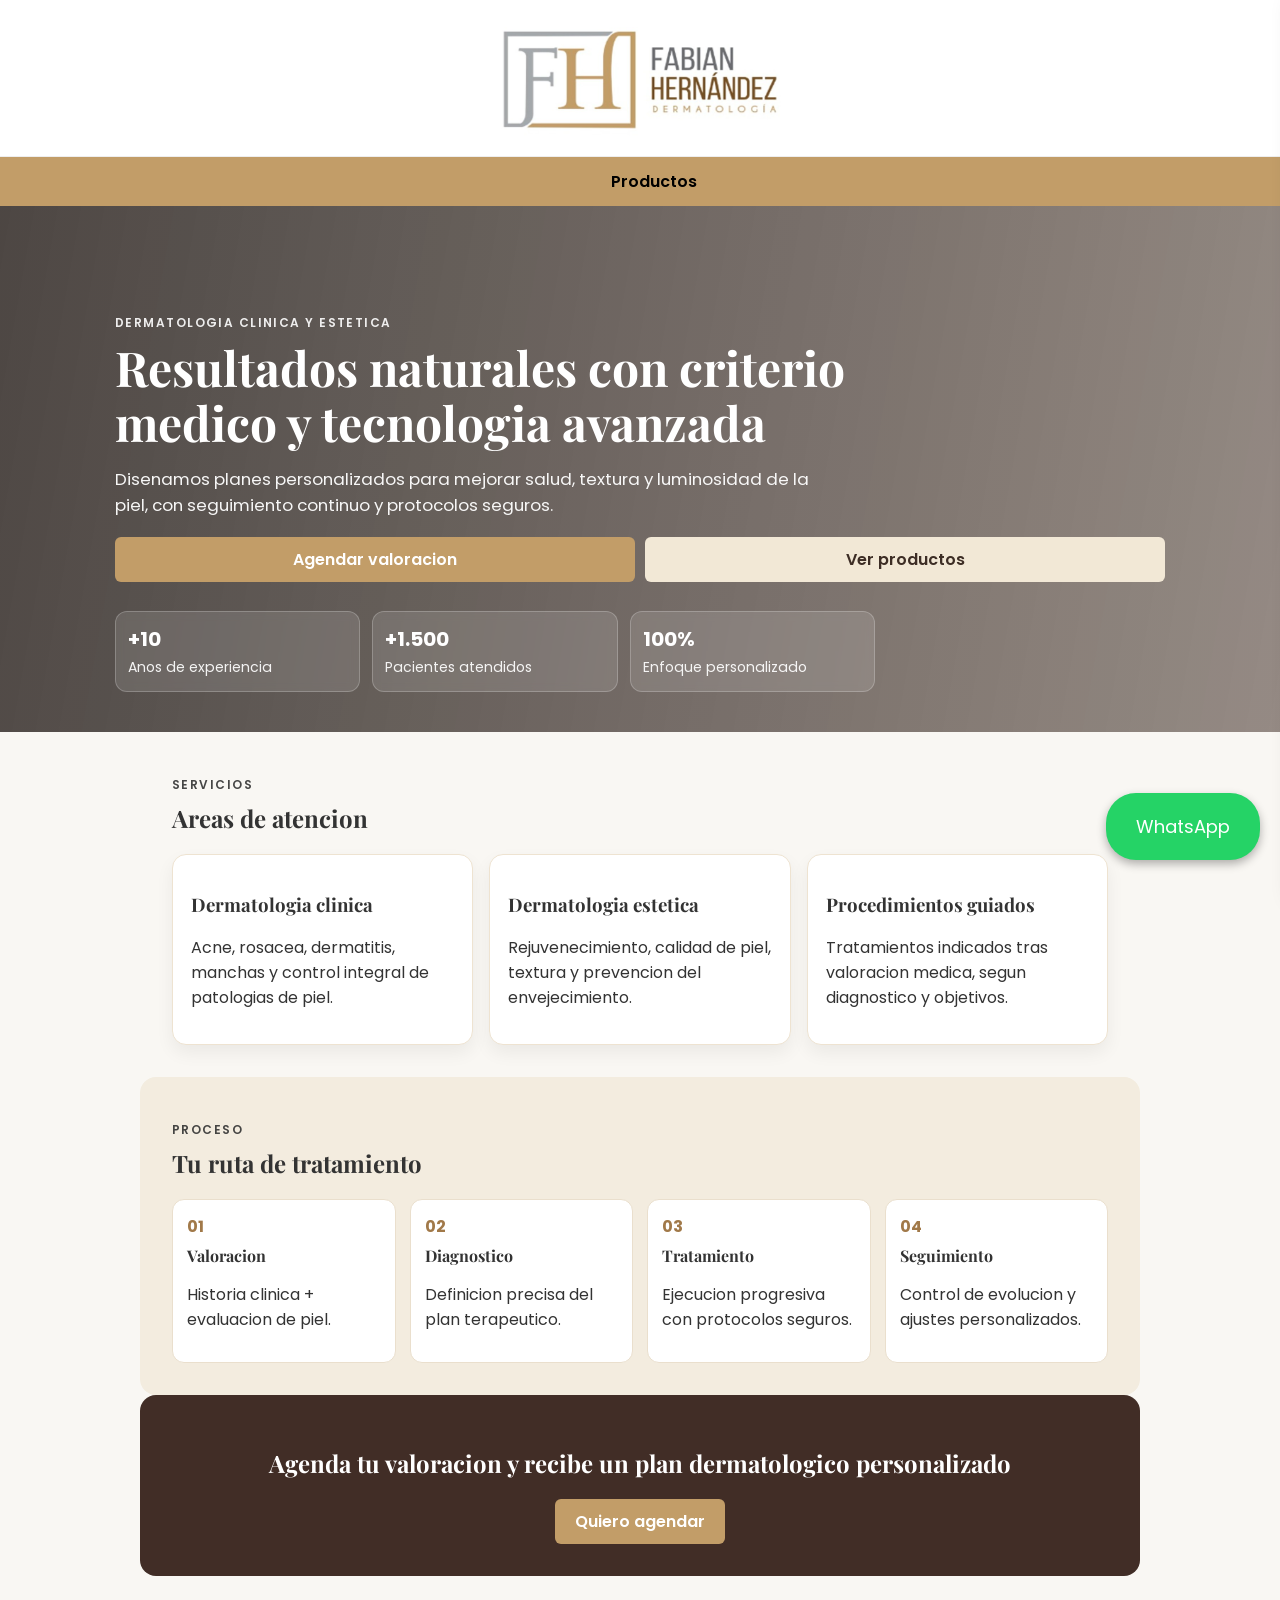
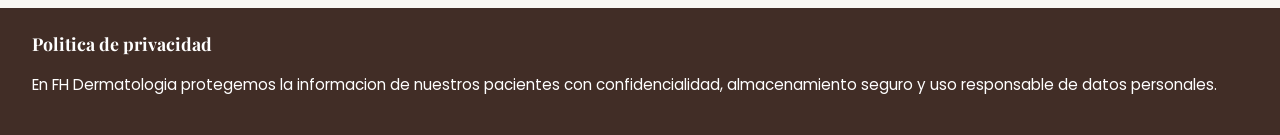
==== commit d366fc89: "arreglos para mobile" ====
--- a/index.html
+++ b/index.html
@@ -24,31 +24,23 @@
     </div>
 
     <nav class="main-nav" aria-label="Navegacion principal">
-      <button type="button" class="nav-toggle" aria-expanded="false" aria-controls="mainNavLinks">
-        Menu
-      </button>
-
-      <div class="nav-links" id="mainNavLinks">
-        
-        <div class="nav-dropdown">
-          <button type="button" class="nav-dropdown-toggle" aria-expanded="false" aria-controls="productsMenuInicio">
-            Productos
-          </button>
-
-          <div class="nav-dropdown-menu" id="productsMenuInicio">
-            <a href="productos.html">Ver todos</a>
-            <a href="productos.html?cat=Limpieza">Limpieza</a>
-            <a href="productos.html?cat=Protector%20Solar">Protector solar</a>
-            <a href="productos.html?cat=Cuidado%20Capilar">Cuidado capilar</a>
-            <a href="productos.html?cat=Facial">Facial</a>
-            <a href="productos.html?cat=Maquillaje">Maquillaje</a>
-            <a href="productos.html?cat=Kits">Kits</a>
-            <a href="productos.html?cat=Corporal">Corporal</a>
-            <a href="productos.html?cat=Medicamento">Medicamento</a>
-          </div>
-        </div>
-      </div>
-    </nav>
+  <div class="nav-dropdown">
+    <button type="button" class="nav-dropdown-toggle" aria-expanded="false">
+      Productos
+    </button>
+    <div class="nav-dropdown-menu">
+      <a href="productos.html">Ver todos</a>
+      <a href="productos.html?cat=Limpieza">Limpieza</a>
+      <a href="productos.html?cat=Protector%20Solar">Protector solar</a>
+      <a href="productos.html?cat=Cuidado%20Capilar">Cuidado capilar</a>
+      <a href="productos.html?cat=Facial">Facial</a>
+      <a href="productos.html?cat=Maquillaje">Maquillaje</a>
+      <a href="productos.html?cat=Kits">Kits</a>
+      <a href="productos.html?cat=Corporal">Corporal</a>
+      <a href="productos.html?cat=Medicamento">Medicamento</a>
+    </div>
+  </div>
+</nav>
   </header>
 
   <main>
@@ -62,6 +54,7 @@
         </p>
 
         <div class="hero-cta-row">
+          <!-- TODO: numero hardcodeado, actualizar si cambia -->
           <a class="btn" href="https://wa.me/573001234567?text=Hola%2C%20quiero%20agendar%20una%20valoracion%20en%20FH%20Dermatologia." target="_blank" rel="noopener noreferrer">Agendar valoracion</a>
           <a class="btn btn-light" href="productos.html">Ver productos</a>
         </div>
--- a/styles.css
+++ b/styles.css
@@ -81,7 +81,6 @@
 
 .main-nav a,
 .nav-dropdown-toggle {
-  color: #fff;
   text-decoration: none;
   font-weight: 600;
 }
@@ -105,17 +104,18 @@
   top: 100%;
   left: 0;
   min-width: 220px;
-  background: #fff;
+  background-color: #fff;
   border: 1px solid #e7ddcc;
   border-radius: 10px;
   box-shadow: 0 8px 20px rgba(0, 0, 0, 0.12);
   z-index: 2000;
   padding: 8px;
+  text-color: #412d26;
 }
 
 .nav-dropdown-menu a {
   display: block;
-  color: #412d26;
+  color: #412d26 !important;
   padding: 8px 10px;
   border-radius: 6px;
   text-decoration: none;
@@ -652,9 +652,17 @@
     flex-wrap: wrap;
   }
 
-  .whatsapp-float { bottom: 16px; right: 12px; padding: 14px 20px; font-size: 15px; 
-  }
-  .global-cart-btn { bottom: 80px; right: 12px; padding: 14px 20px; font-size: 15px; 
+  .whatsapp-float { 
+    bottom: 16px; 
+    right: 12px; 
+    padding: 14px 20px; 
+    font-size: 15px; 
+  }
+  .global-cart-btn { 
+    bottom: 80px; 
+    right: 12px; 
+    padding: 14px 20px; 
+    font-size: 15px; 
   }
 
   .nav-toggle {
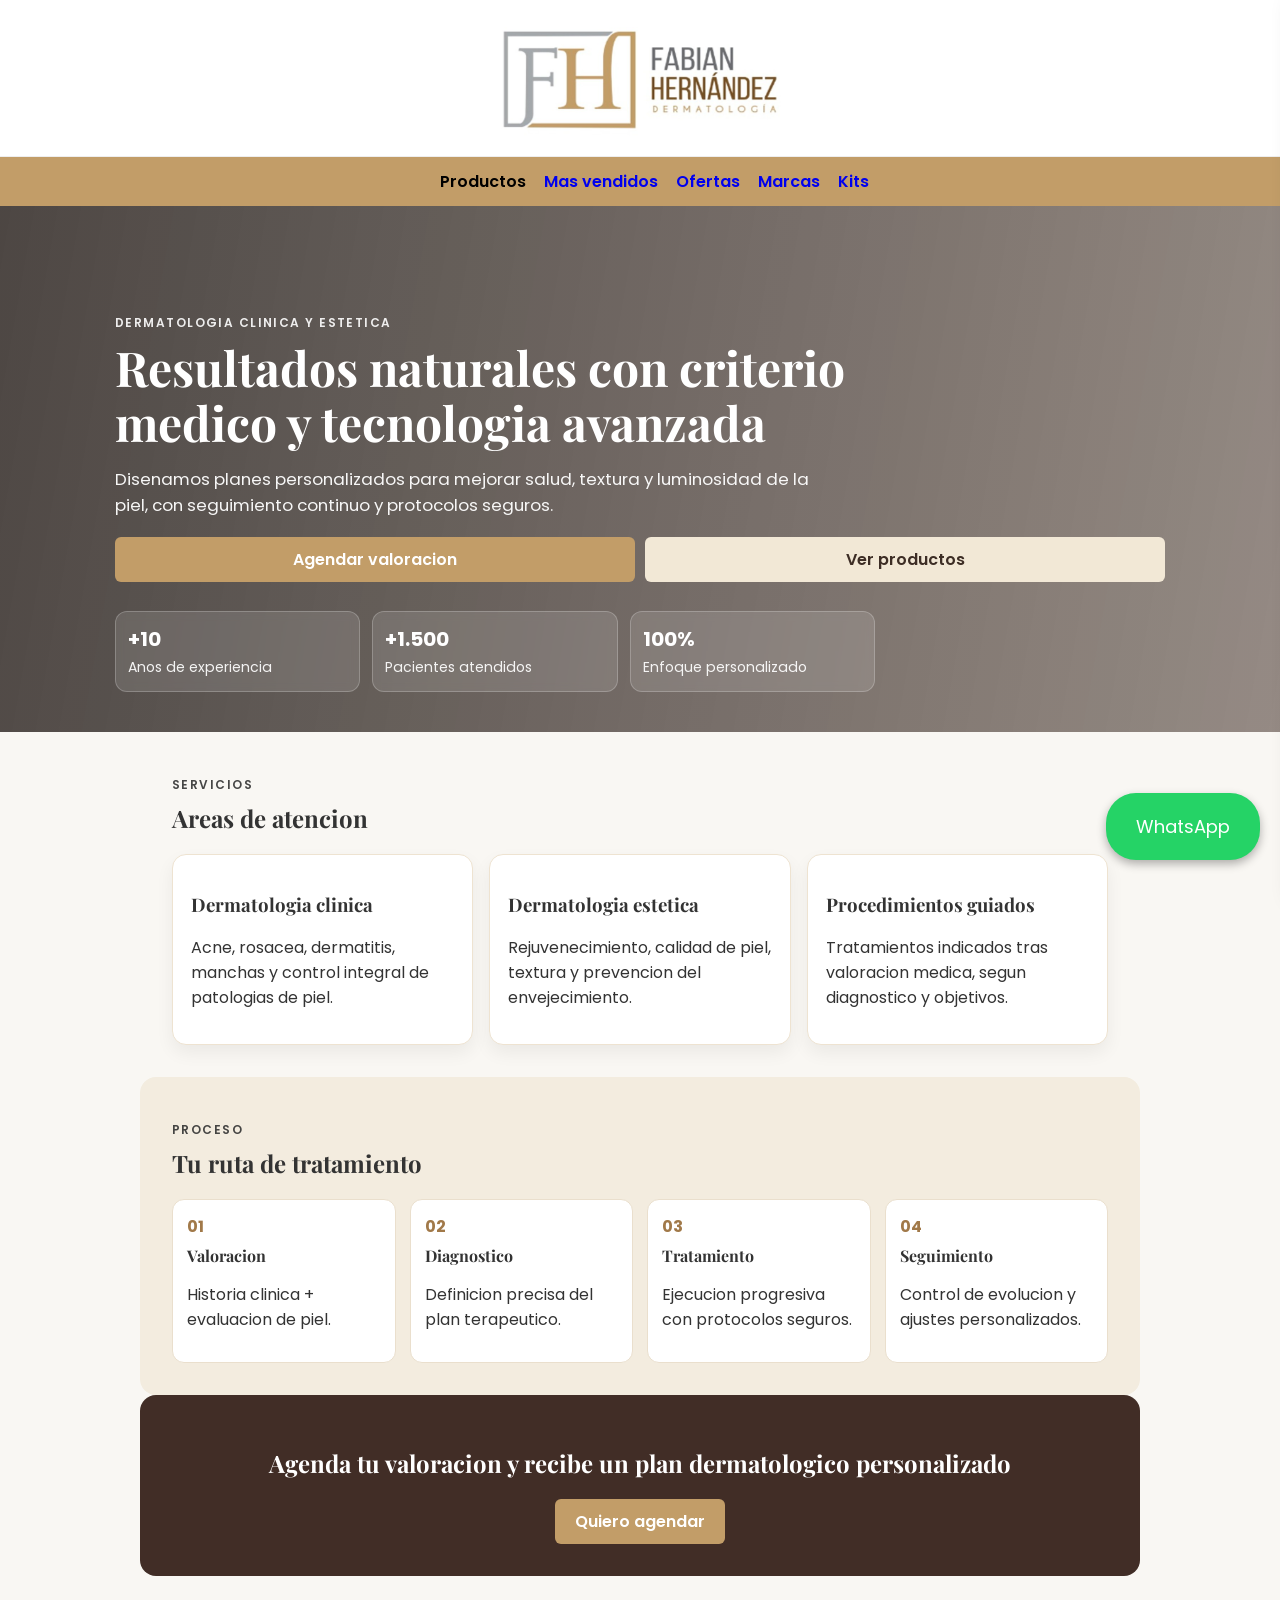
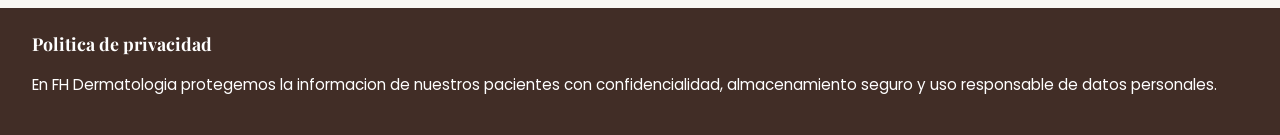
==== commit 7450ae29: "nuevos menús" ====
--- a/index.html
+++ b/index.html
@@ -40,6 +40,10 @@
       <a href="productos.html?cat=Medicamento">Medicamento</a>
     </div>
   </div>
+    <a href="vendidos.html">Mas vendidos</a>
+    <a href="ofertas.html">Ofertas</a>
+    <a href="marcas.html">Marcas</a>
+    <a href="kits.html">Kits</a>
 </nav>
   </header>
 
--- a/styles.css
+++ b/styles.css
@@ -115,7 +115,7 @@
 
 .nav-dropdown-menu a {
   display: block;
-  color: #412d26 !important;
+  color: #000 !important;
   padding: 8px 10px;
   border-radius: 6px;
   text-decoration: none;
@@ -651,6 +651,18 @@
     justify-content: space-between;
     flex-wrap: wrap;
   }
+  
+    .nav-dropdown-menu a {
+    display: block;
+    color: #000 !important;
+    padding: 8px 10px;
+    border-radius: 6px;
+    text-decoration: none;
+    }
+    .nav-dropdown-menu a:hover {
+    background: #f5efe4;
+    }
+
 
   .whatsapp-float { 
     bottom: 16px; 
@@ -717,6 +729,8 @@
     flex-direction: column;
     align-items: flex-start;
   }
+
+
 }
 .main-nav {
   display: flex;
@@ -776,54 +790,4 @@
   flex: 1 1 180px;
   text-align: center;
 }
-@media (max-width: 768px) {
-  .main-nav {
-    justify-content: center;
-    gap: 12px;
-    padding: 10px 12px;
-    flex-wrap: wrap;
-  }
-
-  .main-nav a,
-  .nav-dropdown-toggle {
-    font-size: 0.95rem;
-  }
-
-  .main-nav .nav-dropdown {
-    margin-left: 0;
-  }
-
-  .nav-dropdown-menu {
-    left: 50%;
-    transform: translateX(-50%);
-    min-width: min(92vw, 280px);
-  }
-
-  .page-section {
-    padding: 1rem;
-  }
-
-  .product-grid {
-    grid-template-columns: 1fr;
-    gap: 14px;
-  }
-
-  .product-actions {
-    flex-direction: column;
-  }
-
-  .cart-item {
-    flex-direction: column;
-    align-items: flex-start;
-  }
-
-  .global-cart-btn,
-  .whatsapp-float {
-    right: 12px;
-    padding: 12px 16px;
-    font-size: 14px;
-  }
-
-  .global-cart-btn { bottom: 76px; }
-  .whatsapp-float { bottom: 16px; }
-}
+
